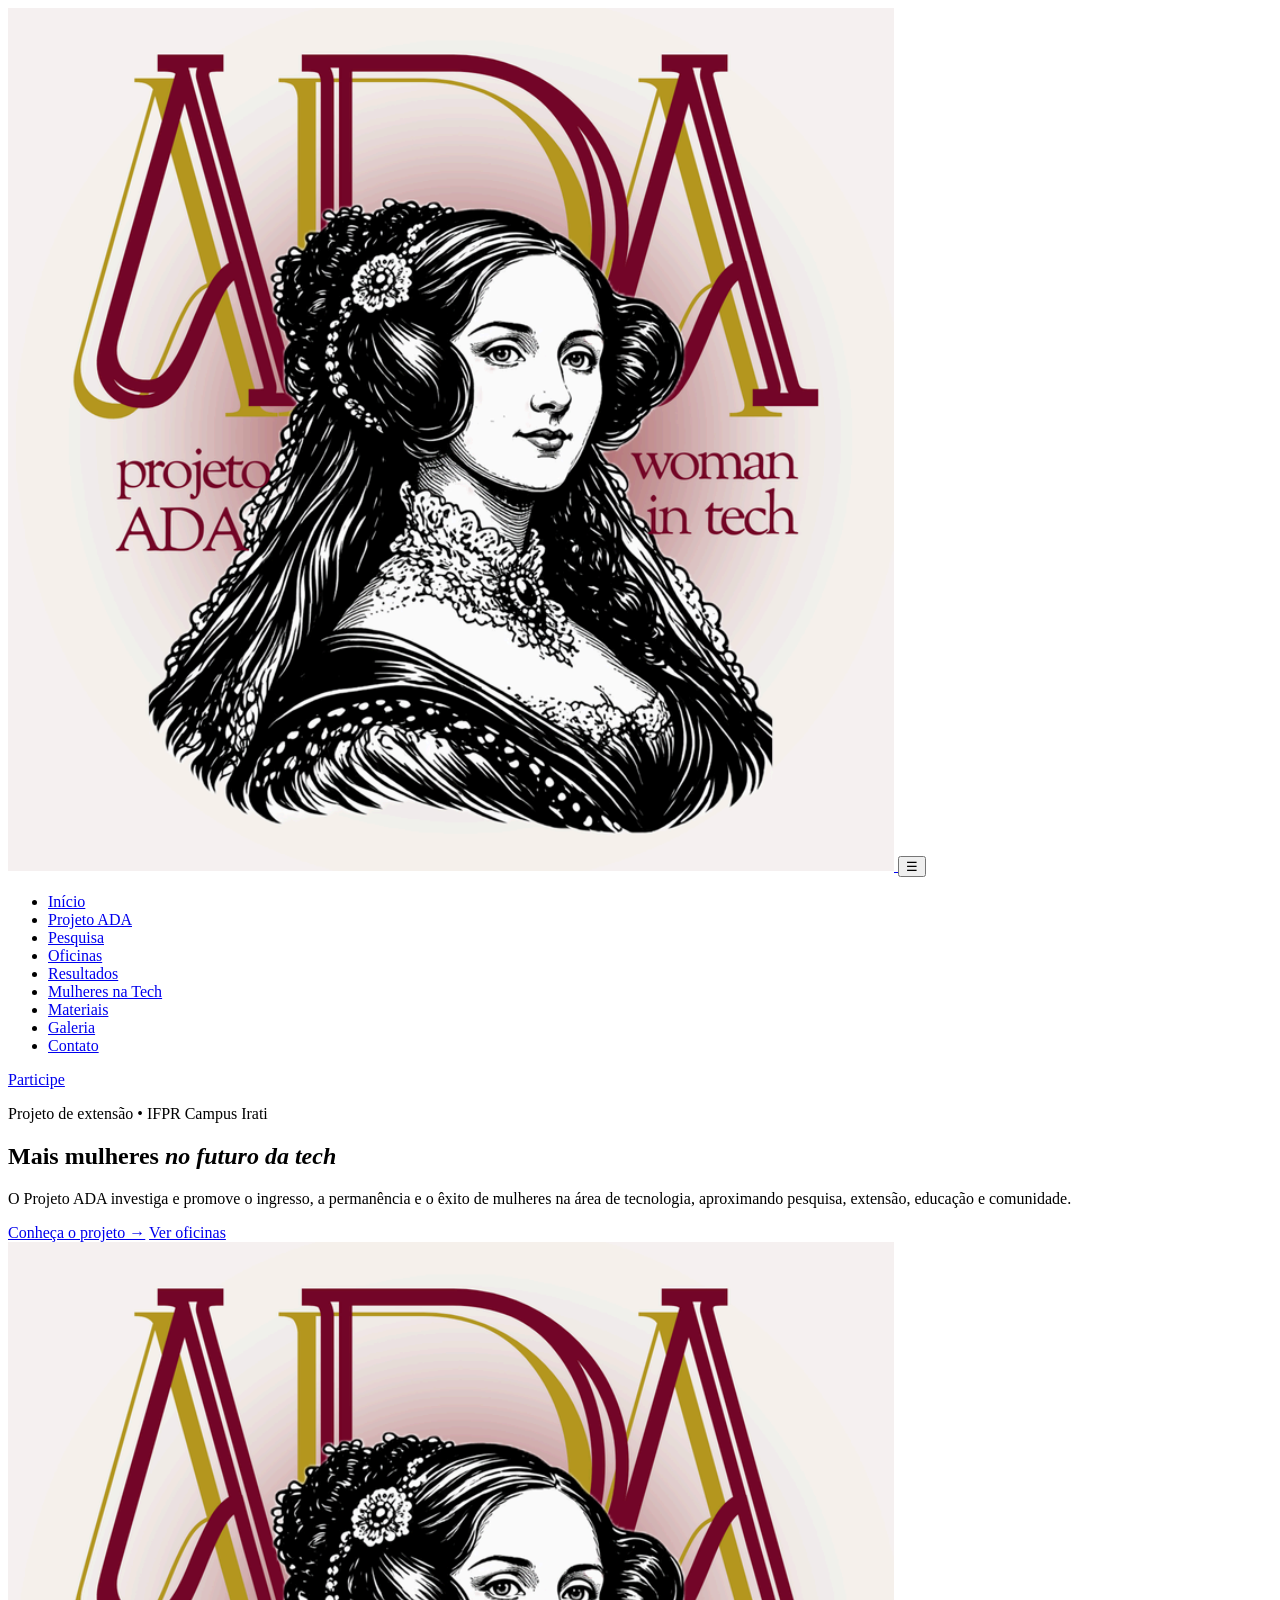
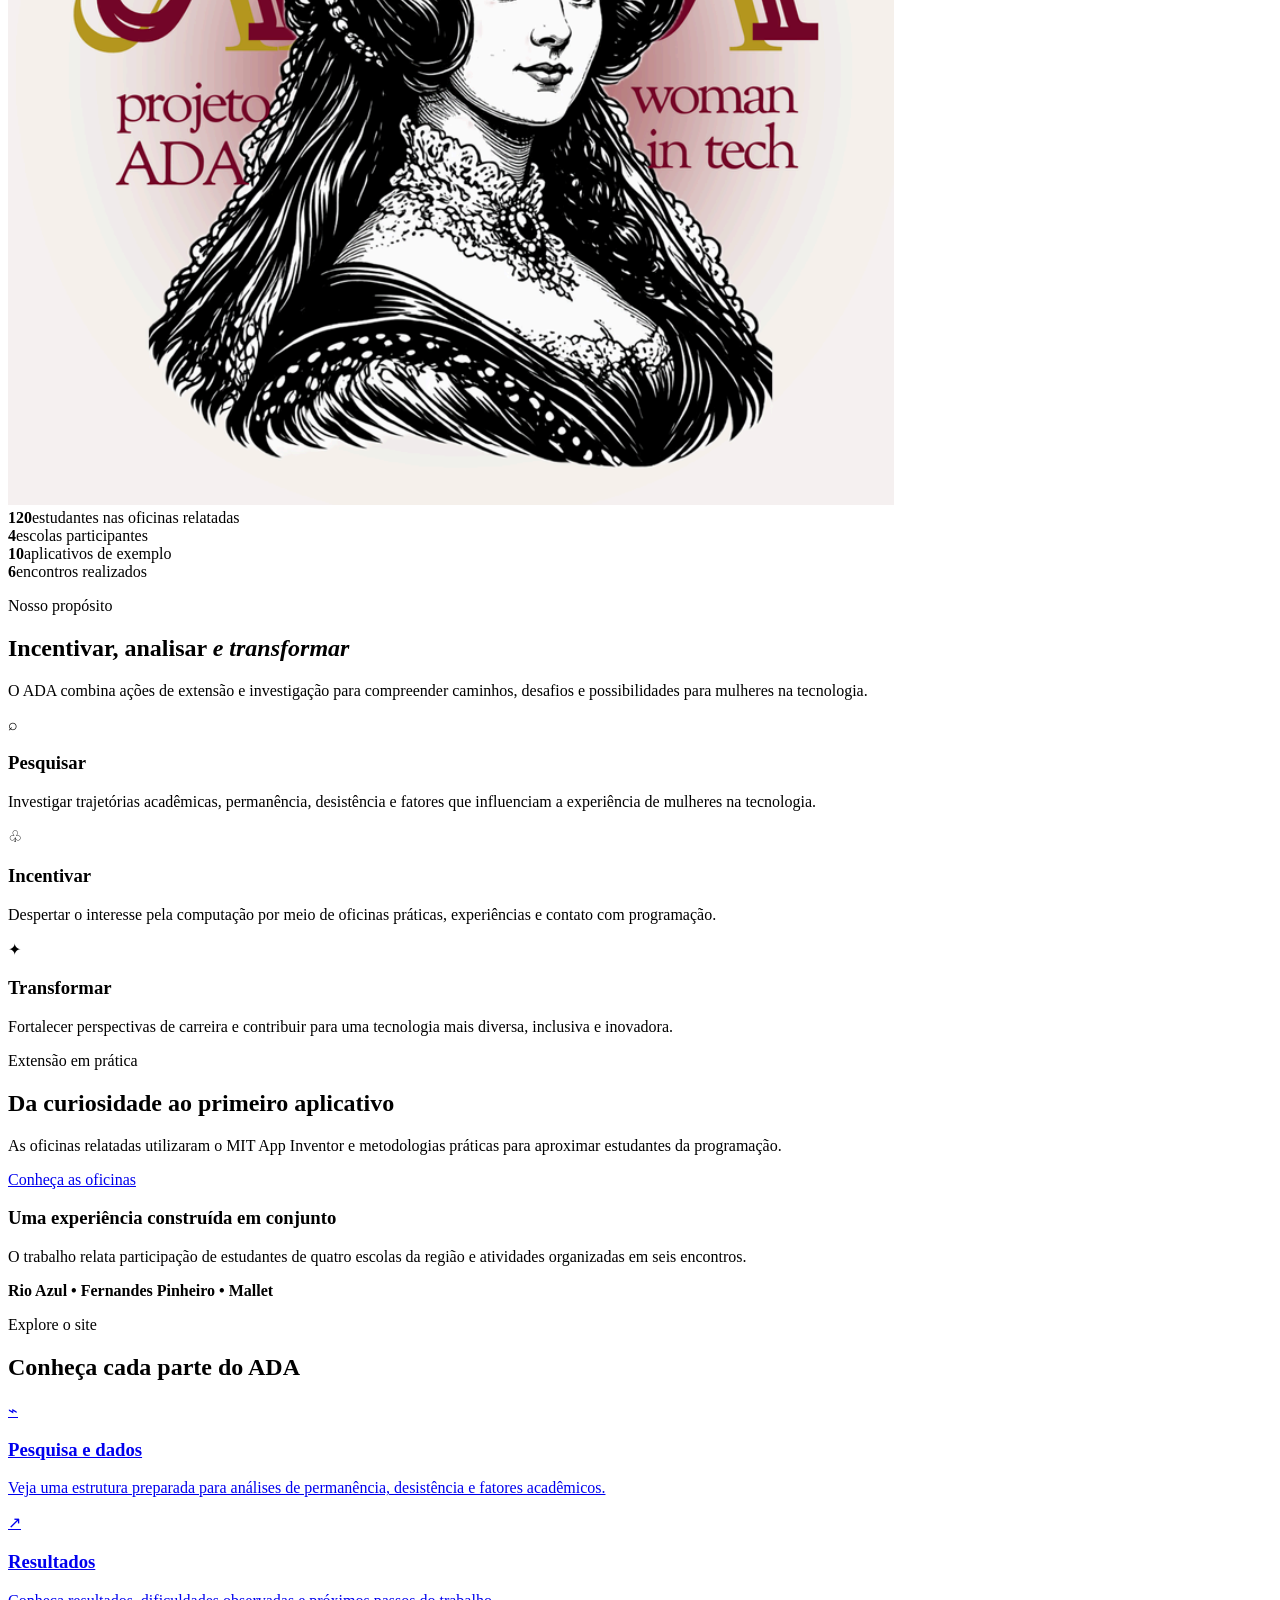
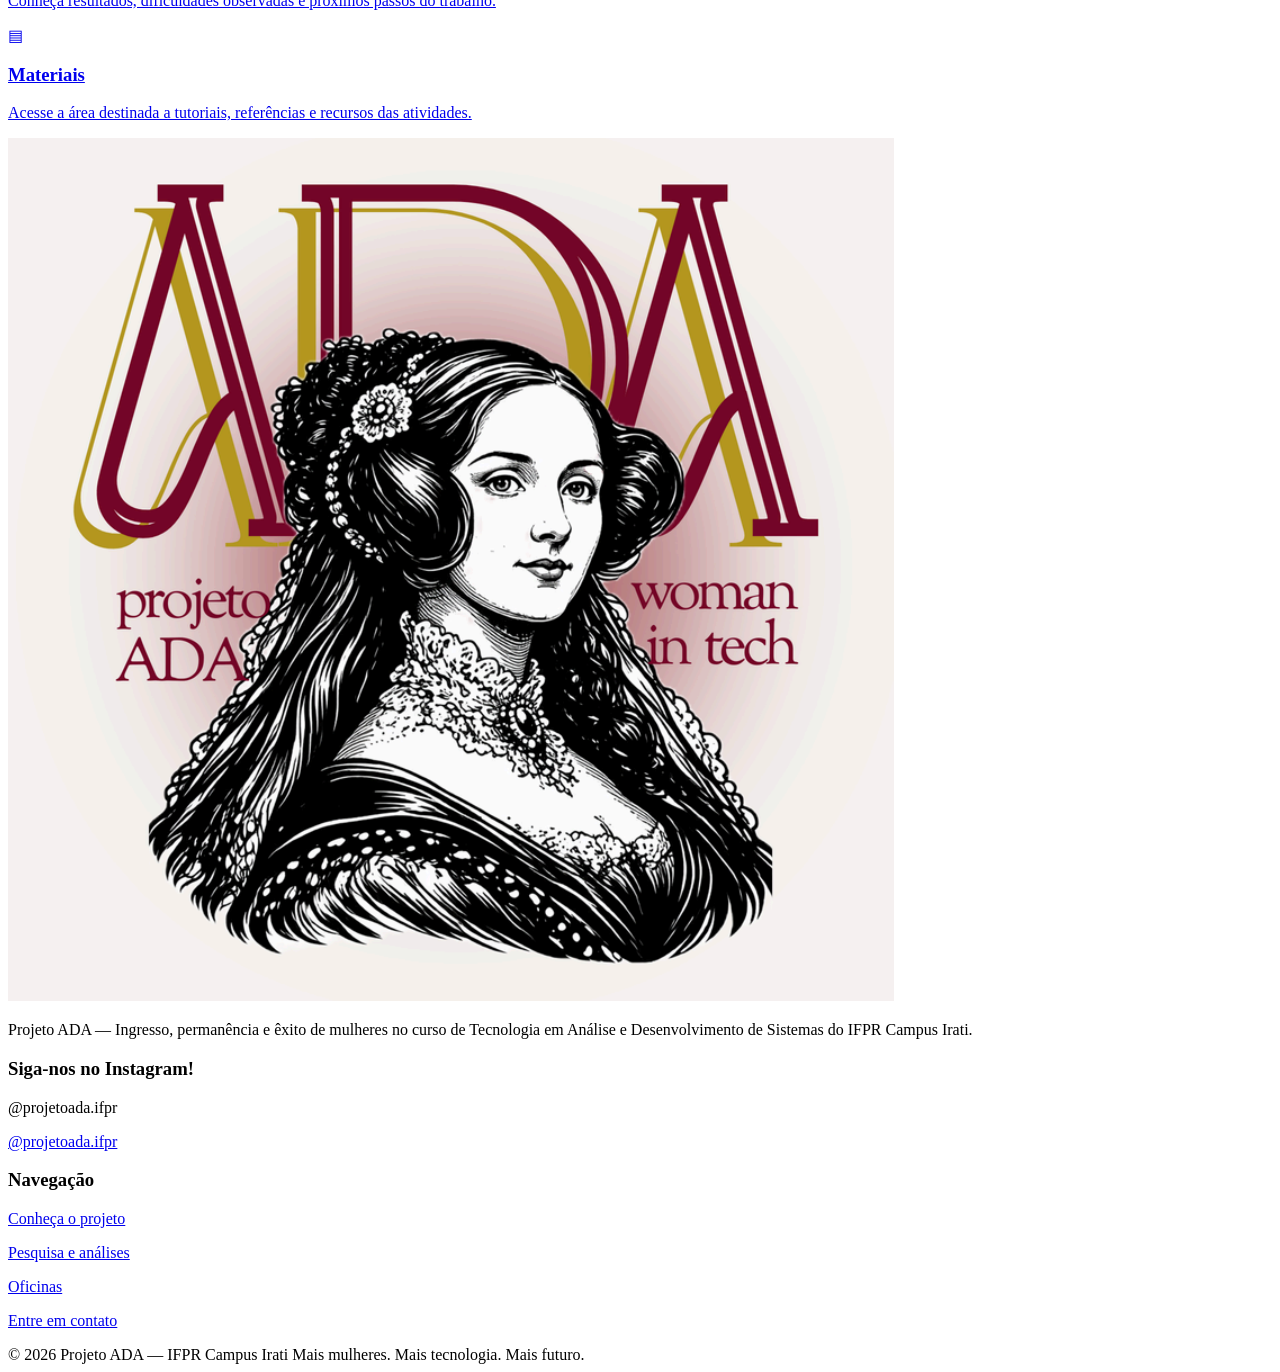
==== index.html @ b9b5f63b "Add files via upload" ====
<!DOCTYPE html>
<html lang="pt-BR">
<head>
<meta charset="UTF-8">
<meta name="viewport" content="width=device-width, initial-scale=1.0">
<meta name="description" content="Projeto ADA — mulheres na tecnologia, IFPR Campus Irati.">
<title>Mais mulheres no futuro da tech | Projeto ADA</title>
<link rel="stylesheet" href="css/style.css">
</head>

<body>
<div class="topline"></div>
<header class="header">
  <div class="container navbar">
    <a class="brand" href="index.html" aria-label="ADA - início">
      <img src="img/ada.webp" alt="Logo do Projeto ADA">
    </a>
    <button class="menu-btn" aria-label="Abrir menu">☰</button>
    <nav>
      <ul class="nav-links">
        <li><a class="active" href="index.html">Início</a></li>
        <li><a class="" href="projeto.html">Projeto ADA</a></li>
        <li><a class="" href="pesquisa.html">Pesquisa</a></li>
        <li><a class="" href="oficinas.html">Oficinas</a></li>
        <li><a class="" href="resultados.html">Resultados</a></li>
        <li><a class="" href="mulheres.html">Mulheres na Tech</a></li>
        <li><a class="" href="materiais.html">Materiais</a></li>
        <li><a class="" href="galeria.html">Galeria</a></li>
        <li><a class="" href="contato.html">Contato</a></li>
      </ul>
    </nav>
    <a class="btn small" href="contato.html">Participe</a>
  </div>
</header>

<main>
  <section class="hero">
  <div class="container hero-grid">
    <div class="reveal">
      <p class="eyebrow">Projeto de extensão • IFPR Campus Irati</p>
      <h1>Mais mulheres <em>no futuro da tech</em></h1>
      <p class="lead">O Projeto ADA investiga e promove o ingresso, a permanência e o êxito de mulheres na área de tecnologia, aproximando pesquisa, extensão, educação e comunidade.</p>
        <div class="hero-actions">
          <a class="btn" href="projeto.html">Conheça o projeto →</a>
          <a class="btn outline" href="oficinas.html">Ver oficinas</a>
        </div>
    </div>
    <div class="hero-art reveal"><img src="img/ada.webp" alt="Identidade visual do Projeto ADA"></div>
    </div>
  </section>
<section class="stats">
  <div class="container stats-grid">
    <div class="stat"><strong class="counter" data-target="120">0</strong><span>estudantes nas oficinas relatadas</span></div>
      <div class="stat"><strong class="counter" data-target="4">0</strong><span>escolas participantes</span></div>
        <div class="stat"><strong class="counter" data-target="10">0</strong><span>aplicativos de exemplo</span></div>
        <div class="stat"><strong class="counter" data-target="6">0</strong><span>encontros realizados</span></div>
  </div>
</section>
<section class="section">
  <div class="container">
    <div class="section-head reveal">
      <p class="eyebrow">Nosso propósito</p>
      <h2>Incentivar, analisar <em>e transformar</em></h2>
      <p>O ADA combina ações de extensão e investigação para compreender caminhos, desafios e possibilidades para mulheres na tecnologia.</p>
    </div>
      <div class="cards">
      <article class="card reveal">
        <div class="icon">⌕</div>
        <h3>Pesquisar</h3>
        <p>Investigar trajetórias acadêmicas, permanência, desistência e fatores que influenciam a experiência de mulheres na tecnologia.</p>
      </article>
      <article class="card reveal">
        <div class="icon">♧</div>
        <h3>Incentivar</h3>
        <p>Despertar o interesse pela computação por meio de oficinas práticas, experiências e contato com programação.</p>
      </article>
      <article class="card reveal">
        <div class="icon">✦</div>
        <h3>Transformar</h3>
        <p>Fortalecer perspectivas de carreira e contribuir para uma tecnologia mais diversa, inclusiva e inovadora.</p>
      </article>
      </div>
  </div>
</section>
<section class="section alt">
  <div class="container two-col">
    <div class="reveal">
      <p class="eyebrow">Extensão em prática</p>
      <h2>Da curiosidade ao primeiro aplicativo</h2>
      <p class="lead">As oficinas relatadas utilizaram o MIT App Inventor e metodologias práticas para aproximar estudantes da programação.</p>
      <a class="btn" href="oficinas.html">Conheça as oficinas</a>
    </div>
    <div class="card reveal">
      <h3>Uma experiência construída em conjunto</h3>
      <p>O trabalho relata participação de estudantes de quatro escolas da região e atividades organizadas em seis encontros.</p>
      <div class="ornament">
      </div>
      <p><strong>Rio Azul • Fernandes Pinheiro • Mallet</strong></p>
    </div>
  </div>
</section>
<section class="section">
  <div class="container section-head reveal">
    <p class="eyebrow">Explore o site</p><h2>Conheça cada parte do ADA</h2>
  </div>
    <div class="cards">
      <a class="card reveal" href="pesquisa.html">
        <div class="icon">⌁</div><h3>Pesquisa e dados</h3>
        <p>Veja uma estrutura preparada para análises de permanência, desistência e fatores acadêmicos.</p>
      </a>
      <a class="card reveal" href="resultados.html">
        <div class="icon">↗</div><h3>Resultados</h3>
        <p>Conheça resultados, dificuldades observadas e próximos passos do trabalho.</p>
      </a>
      <a class="card reveal" href="materiais.html">
        <div class="icon">▤</div><h3>Materiais</h3>
        <p>Acesse a área destinada a tutoriais, referências e recursos das atividades.</p>
      </a>
    </div>
  </div>
</section>
</main>

<footer class="footer">
  <div class="container footer-grid">
    <div>
      <img class="footer-logo" src="img/ada.webp" alt="Projeto ADA">
      <p>Projeto ADA — Ingresso, permanência e êxito de mulheres no curso de Tecnologia em Análise e Desenvolvimento de Sistemas do IFPR Campus Irati.</p>
    </div>
    <div>
      <h3>Siga-nos no Instagram!</h3>
      <p>@projetoada.ifpr</p>
      <a class="insta-btn" href="https://www.instagram.com/projetoada.ifpr/?hl=en" target="_blank" rel="noopener noreferrer" aria-label="Abrir Instagram do Projeto ADA">
        <span class="insta-icon"></span> @projetoada.ifpr
      </a>
    </div>
    <div>
      <h3>Navegação</h3>
      <p><a href="projeto.html">Conheça o projeto</a></p>
      <p><a href="pesquisa.html">Pesquisa e análises</a></p>
      <p><a href="oficinas.html">Oficinas</a></p>
      <p><a href="contato.html">Entre em contato</a></p>
    </div>
  </div>
  <div class="container footer-bottom">
    <span>© 2026 Projeto ADA — IFPR Campus Irati</span>
    <span>Mais mulheres. Mais tecnologia. Mais futuro.</span>
  </div>
</footer>
<div class="toast" aria-live="polite"></div>
<script src="js/script.js"></script>
</body>
</html>
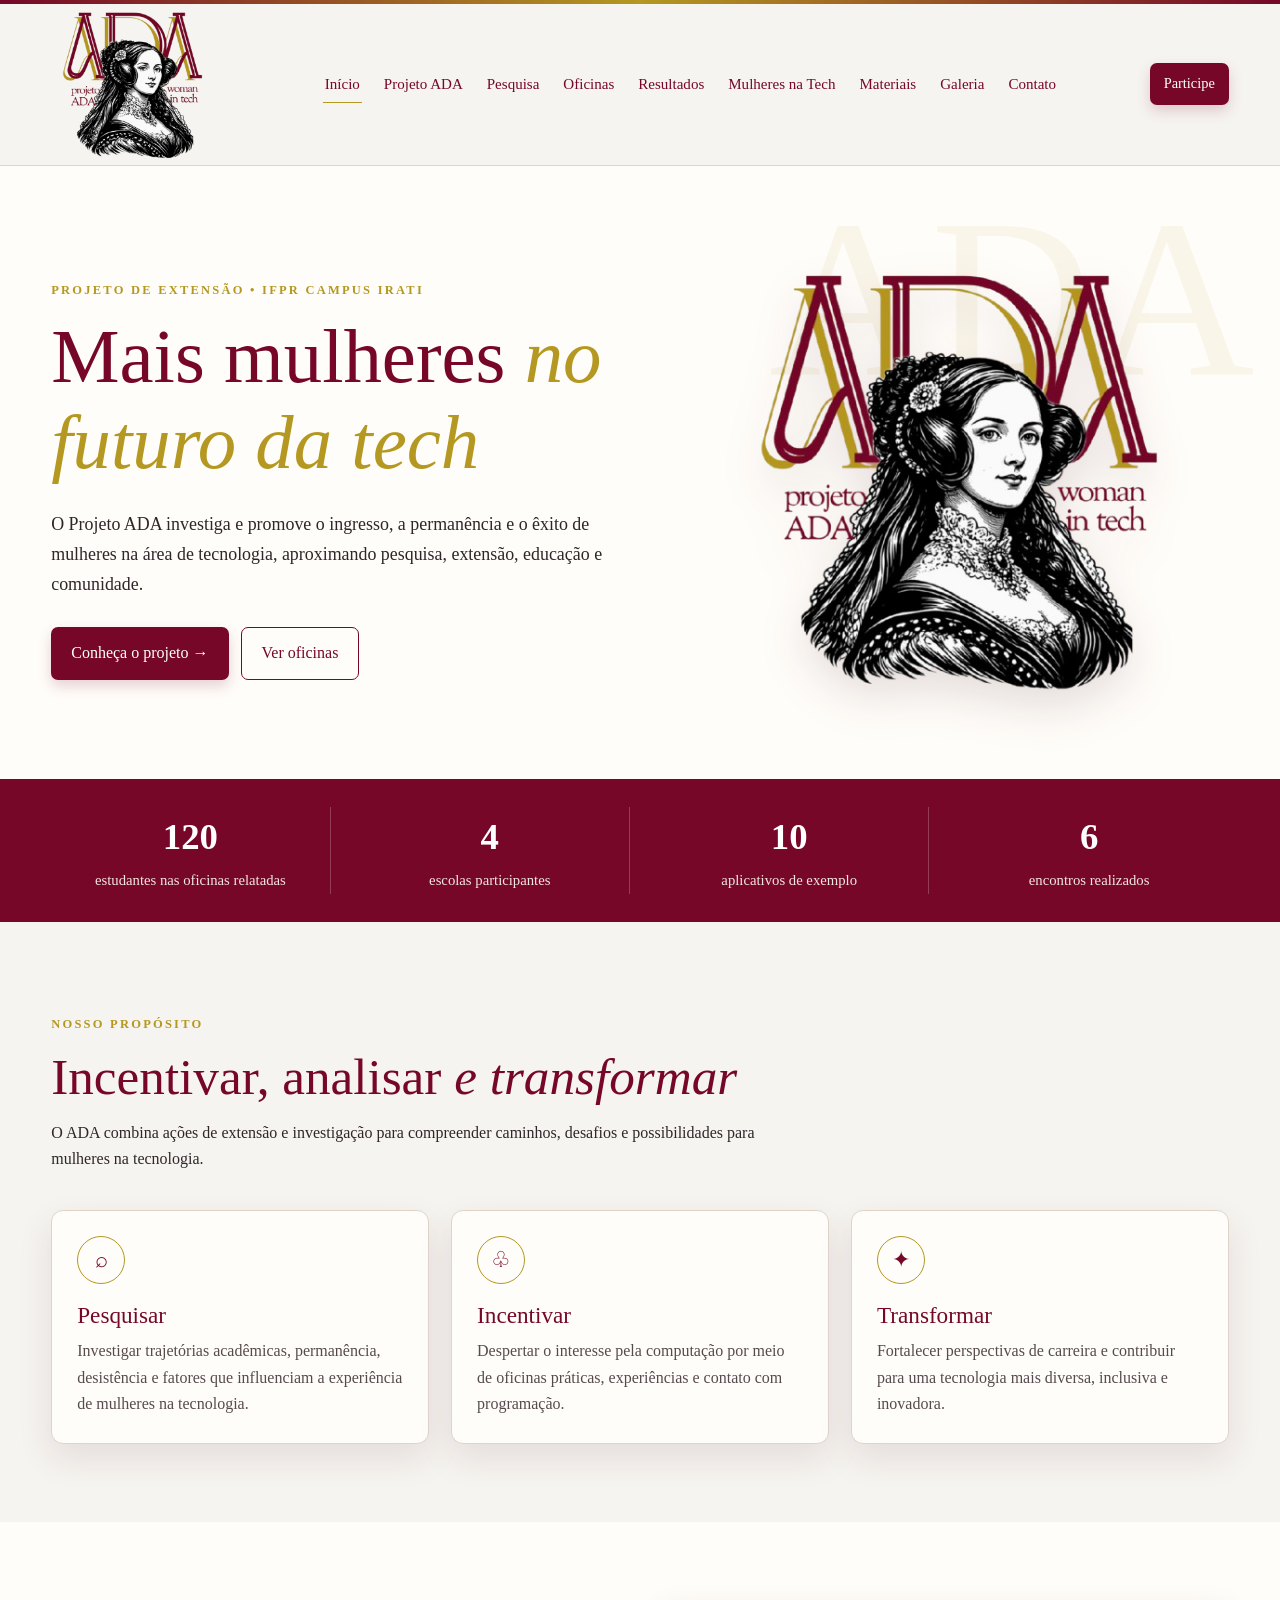
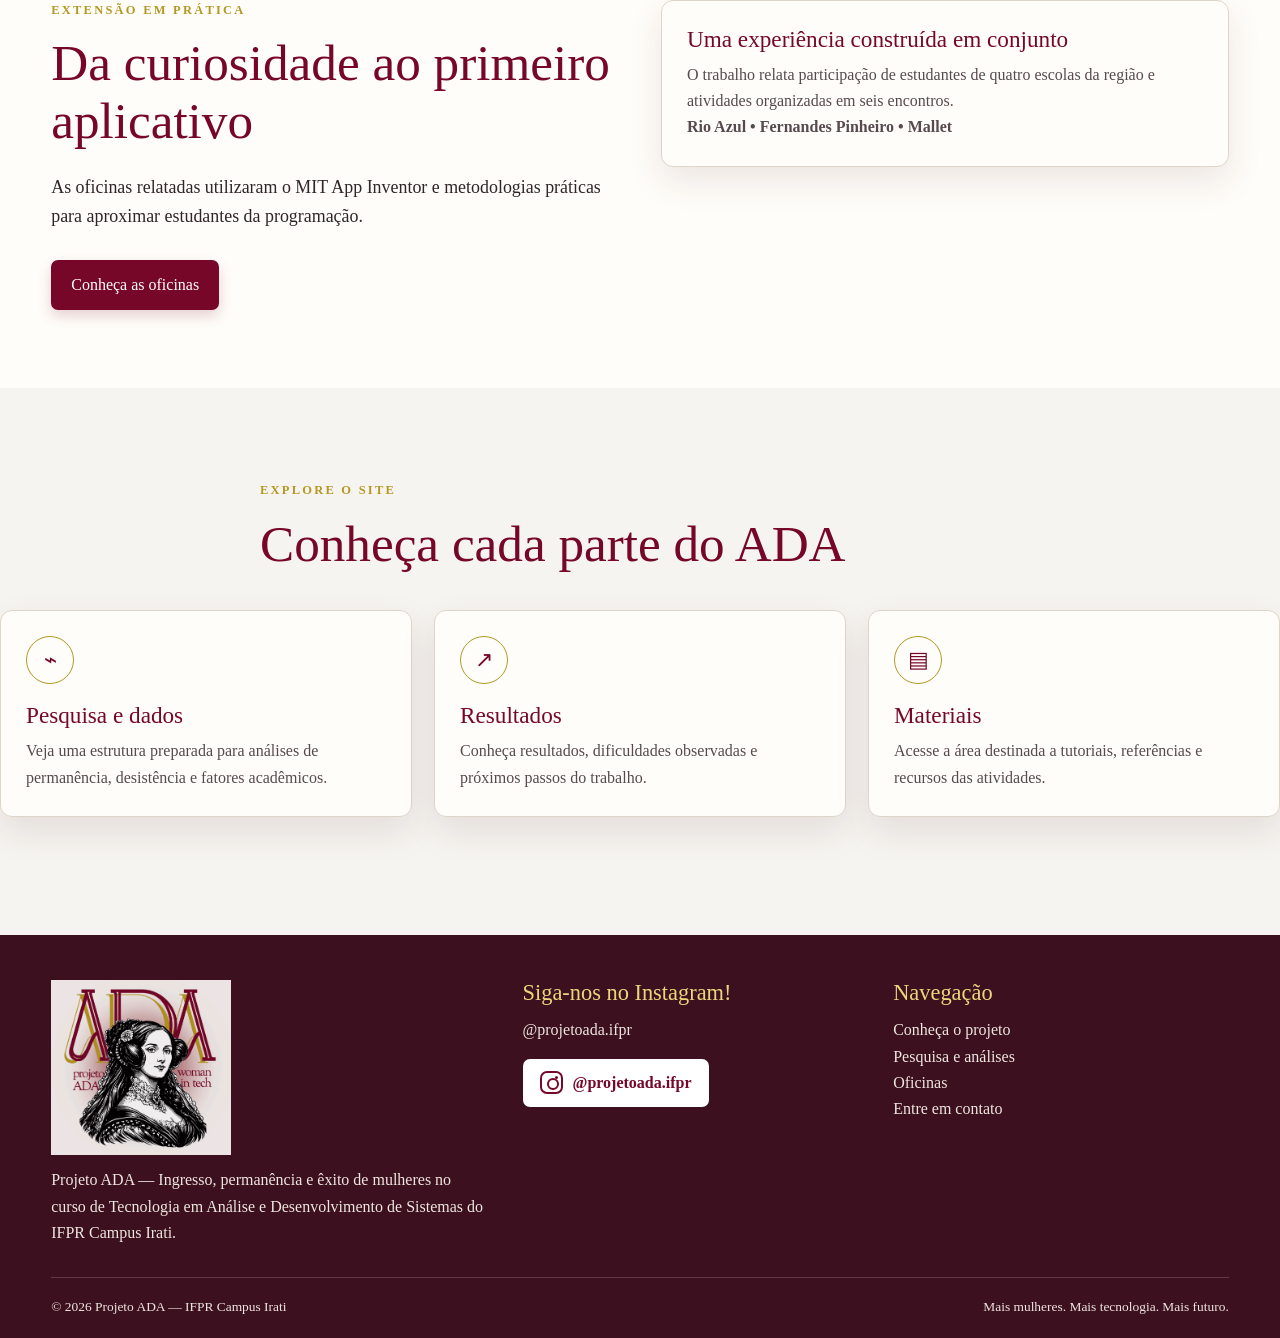
==== commit 742db947: "Add files via upload" ====
--- a/index.html
+++ b/index.html
@@ -6,6 +6,7 @@
 <meta name="description" content="Projeto ADA — mulheres na tecnologia, IFPR Campus Irati.">
 <title>Mais mulheres no futuro da tech | Projeto ADA</title>
 <link rel="stylesheet" href="css/style.css">
+<link rel="shortcut icon" type="imagex/png" href="img/ada.ico">
 </head>
 
 <body>
@@ -13,7 +14,7 @@
 <header class="header">
   <div class="container navbar">
     <a class="brand" href="index.html" aria-label="ADA - início">
-      <img src="img/ada.webp" alt="Logo do Projeto ADA">
+      <img src="img/ada-semfundo.png" alt="Logo do Projeto ADA">
     </a>
     <button class="menu-btn" aria-label="Abrir menu">☰</button>
     <nav>
@@ -45,7 +46,7 @@
           <a class="btn outline" href="oficinas.html">Ver oficinas</a>
         </div>
     </div>
-    <div class="hero-art reveal"><img src="img/ada.webp" alt="Identidade visual do Projeto ADA"></div>
+    <div class="hero-art reveal"><img src="img/ada-semfundo.png" alt="Identidade visual do Projeto ADA"></div>
     </div>
   </section>
 <section class="stats">
--- a/css/style.css
+++ b/css/style.css
@@ -0,0 +1,1196 @@
+
+/* =========================================================
+   01. VARIÁVEIS / IDENTIDADE VISUAL
+   ========================================================= */
+
+:root {
+    --vinho: #760728;
+    --vinho-escuro: #4f041b;
+    --dourado: #b49821;
+    --creme: #f6f4f0;
+    --creme-claro: #fffdf9;
+    --creme-secundario: #eeeae2;
+    --texto: #30262a;
+    --texto-secundario: #574a4f;
+    --borda: #ded5c8;
+    --branco: #ffffff;
+    --fonte-titulo: "Simple Serenity", "Cormorant Garamond", "Times New Roman", serif;
+    --fonte-decorativa: "Lucien Schoenschrift Caj", "Baskerville", "Times New Roman", serif;
+    --fonte-texto: "Sorts Mill Goudy", "Times New Roman", serif;
+}
+
+/* =========================================================
+   02. CONFIGURAÇÕES GERAIS
+   ========================================================= */
+
+*{
+    box-sizing: border-box;
+    margin: 0;
+    padding: 0;
+}
+
+html{
+    scroll-behavior: smooth;
+}
+
+body{
+    width: 100%;
+    min-height: 100vh;
+    background-color: var(--creme);
+    color: var(--texto);
+    font-family: var(--fonte-texto);
+    font-size: 16px;
+    line-height: 1.65;
+}
+
+a{
+    color: inherit;
+    text-decoration: none;
+}
+
+img{
+    max-width: 100%;
+    height: auto;
+    display: block;
+}
+
+button, input, textarea, select{
+    font-family: inherit;
+    font-size: inherit;
+}
+
+button{
+    cursor: pointer;
+}
+
+/* =========================================================
+   03. CONTAINER PRINCIPAL
+   ========================================================= */
+
+.container{
+    width: 92%;
+    max-width: 1180px;
+    margin-left: auto;
+    margin-right: auto;
+}
+
+/* =========================================================
+   04. LINHA DECORATIVA SUPERIOR
+   ========================================================= */
+
+.topline{
+    width: 100%;
+    height: 4px;
+    background: linear-gradient(90deg, var(--vinho), var(--dourado), var(--vinho));
+}
+
+/* =========================================================
+   05. CABEÇALHO
+   ========================================================= */
+
+.header{
+    position: sticky;
+    top: 0;
+    z-index: 50;
+    width: 100%;
+    background-color: rgba(246, 244, 240, 0.96);
+    border-bottom-width: 1px;
+    border-bottom-style: solid;
+    border-bottom-color: var(--borda);
+    backdrop-filter: blur(12px);
+}
+
+.navbar{
+    min-height: 82px;
+    display: flex;
+    align-items: center;
+    justify-content: space-between;
+    gap: 25px;
+}
+
+.brand{
+    min-width: 180px;
+    display: flex;
+    align-items: center;
+    gap: 10px;
+}
+
+.brand img{
+    width: 165px;
+    height: auto;
+}
+
+/* =========================================================
+   06. MENU DE NAVEGAÇÃO
+   ========================================================= */
+
+.nav-links{
+    display: flex;
+    align-items: center;
+    gap: 20px;
+    list-style: none;
+    font-size: 0.94rem;
+}
+
+.nav-links a{
+    position: relative;
+    display: block;
+    padding-top: 10px;
+    padding-right: 2px;
+    padding-bottom: 10px;
+    padding-left: 2px;
+    color: var(--vinho);
+}
+
+.nav-links a::after{
+    content: "";
+    position: absolute;
+    left: 0;
+    bottom: 4px;
+    width: 0;
+    height: 1px;
+    background-color: var(--dourado);
+    transition: width 0.25s ease;
+}
+
+.nav-links a:hover::after{
+    width: 100%;
+}
+
+.nav-links a.active::after{
+    width: 100%;
+}
+
+/* =========================================================
+   07. BOTÃO DO MENU MOBILE
+   ========================================================= */
+
+.menu-btn{
+    display: none;
+    border: none;
+    background-color: transparent;
+    color: var(--vinho);
+    font-size: 1.7rem;
+}
+
+/* =========================================================
+   08. BOTÕES GERAIS
+   ========================================================= */
+
+.btn{
+    display: inline-flex;
+    align-items: center;
+    justify-content: center;
+    gap: 8px;
+    padding-top: 12px;
+    padding-right: 20px;
+    padding-bottom: 12px;
+    padding-left: 20px;
+    border-width: 0;
+    border-style: solid;
+    border-radius: 7px;
+    background-color: var(--vinho);
+    color: var(--branco);
+    box-shadow: 0 6px 14px rgba(118, 7, 40, 0.18);
+    transition:transform 0.25s ease, background-color 0.25s ease;
+}
+
+.btn:hover{
+    transform: translateY(-2px);
+    background-color: var(--vinho-escuro);
+}
+
+.btn.gold{
+    background-color: var(--dourado);
+    color: #241c08;
+}
+
+.btn.outline{
+    background-color: transparent;
+    color: var(--vinho);
+    border-width: 1px;
+    border-style: solid;
+    border-color: var(--vinho);
+    box-shadow: none;
+}
+
+.btn.small{
+    padding-top: 9px;
+    padding-right: 14px;
+    padding-bottom: 9px;
+    padding-left: 14px;
+    font-size: 0.9rem;
+}
+
+/* =========================================================
+   09. TÍTULOS
+   ========================================================= */
+
+h1, h2, h3{
+    font-family: var(--fonte-titulo);
+    font-weight: 500;
+    color: var(--vinho);
+    line-height: 1.12;
+}
+
+h1{
+    font-size: clamp(3rem, 6vw, 5.4rem);
+}
+
+h2{
+    font-size: clamp(2rem, 4vw, 3.4rem);
+}
+
+h3{
+    font-size: 1.7rem;
+}
+
+.hero h1 em{
+    font-family: var(--fonte-decorativa);
+    font-weight: 400;
+    color: var(--dourado);
+}
+
+/* =========================================================
+   10. TEXTO AUXILIAR / EYEBROW
+   ========================================================= */
+
+.eyebrow{
+    margin-bottom: 14px;
+    color: var(--dourado);
+    font-size: 0.78rem;
+    font-weight: bold;
+    letter-spacing: 0.18em;
+    text-transform: uppercase;
+}
+
+.lead{
+    max-width: 650px;
+    margin-top: 24px;
+    margin-bottom: 28px;
+    font-size: 1.12rem;
+}
+
+/* =========================================================
+   11. HERO DA PÁGINA INICIAL
+   ========================================================= */
+
+.hero{
+    position: relative;
+    overflow: hidden;
+    padding-top: 85px;
+    padding-bottom: 70px;
+    background-color: var(--creme-claro);
+}
+
+.hero::before{
+    content: "ADA";
+    position: absolute;
+    top: 20px;
+    right: 2%;
+    color: rgba(180, 152, 33, 0.08);
+    font-family: Georgia, serif;
+    font-size: 14rem;
+    line-height: 1;
+    pointer-events: none;
+}
+
+.hero-grid{
+    display: grid;
+    grid-template-columns: 1.05fr 0.95fr;
+    align-items: center;
+    gap: 55px;
+}
+
+.hero-actions{
+    display: flex;
+    flex-wrap: wrap;
+    gap: 12px;
+}
+
+.hero-art{
+    position: relative;
+    display: flex;
+    align-items: center;
+    justify-content: center;
+}
+
+.hero-art img{
+    width: min(470px, 100%);
+    filter: drop-shadow(0 20px 22px rgba(64, 17, 30, 0.13));
+}
+
+/* =========================================================
+   12. FAIXA DE ESTATÍSTICAS
+   ========================================================= */
+
+.stats{
+    padding-top: 28px;
+    padding-bottom: 28px;
+    background-color: var(--vinho);
+    color: var(--branco);
+}
+
+.stats-grid{
+    display: grid;
+    grid-template-columns: repeat(4, 1fr);
+    gap: 20px;
+}
+
+.stat{
+    text-align: center;
+    border-right-width: 1px;
+    border-right-style: solid;
+    border-right-color: rgba(255, 255, 255, 0.22);
+}
+
+.stat:last-child{
+    border-right: none;
+}
+
+.stat strong{
+    display: block;
+    color: var(--branco);
+    font-family: var(--fonte-titulo);
+    font-size: 2.3rem;
+}
+
+.stat span{
+    color: #f2e7df;
+    font-size: 0.92rem;
+}
+
+/* =========================================================
+   13. SEÇÕES
+   ========================================================= */
+
+.section{
+    padding-top: 78px;
+    padding-bottom: 78px;
+}
+
+.section.alt{
+    background-color: var(--creme-claro);
+}
+
+.section-head{
+    max-width: 760px;
+    margin-bottom: 38px;
+}
+
+.section-head p{
+    margin-top: 14px;
+}
+
+/* =========================================================
+   14. CARDS
+   ========================================================= */
+
+.cards{
+    display: grid;
+    grid-template-columns: repeat(3, 1fr);
+    gap: 22px;
+}
+
+.card{
+    padding-top: 25px;
+    padding-right: 25px;
+    padding-bottom: 25px;
+    padding-left: 25px;
+    background-color: var(--creme-claro);
+    border-width: 1px;
+    border-style: solid;
+    border-color: var(--borda);
+    border-radius: 12px;
+    box-shadow: 0 14px 35px rgba(71, 20, 31, 0.10);
+}
+
+.card.alt{
+    background-color: var(--creme);
+}
+
+.card h3{
+    margin-bottom: 10px;
+    font-size: 1.45rem;
+}
+
+.card p{
+    color: var(--texto-secundario);
+}
+
+/* =========================================================
+   15. ÍCONES DOS CARDS
+   ========================================================= */
+
+.icon{
+    width: 48px;
+    height: 48px;
+    display: grid;
+    place-items: center;
+    margin-bottom: 18px;
+    border-width: 1px;
+    border-style: solid;
+    border-color: var(--dourado);
+    border-radius: 50%;
+    color: var(--vinho);
+    font-size: 1.35rem;
+}
+
+/* =========================================================
+   16. TÍTULO DAS PÁGINAS INTERNAS
+   ========================================================= */
+
+.page-hero{
+    position: relative;
+    overflow: hidden;
+    padding-top: 60px;
+    padding-bottom: 60px;
+    background-color: var(--vinho);
+    color: var(--branco);
+}
+
+.page-hero::before{
+    content: "ADA";
+    position: absolute;
+    top: 20px;
+    right: 2%;
+    color: rgba(255, 255, 255, 0.08);
+    font-family: Georgia, serif;
+    font-size: 14rem;
+    line-height: 1;
+    pointer-events: none;
+}
+
+.page-hero h1{
+    color: var(--branco);
+    font-size: clamp(2.7rem, 5vw, 4.5rem);
+}
+
+.page-hero .eyebrow {
+    color: #ead77c;
+}
+
+.page-hero p{
+    max-width: 760px;
+    margin-top: 15px;
+    color: #f7e9ed;
+}
+
+/* =========================================================
+   17. LAYOUT DE DUAS COLUNAS
+   ========================================================= */
+
+.two-col{
+    display: grid;
+    grid-template-columns: 1fr 1fr;
+    align-items: start;
+    gap: 42px;
+}
+
+/* =========================================================
+   18. LISTAS DE INFORMAÇÕES
+   ========================================================= */
+
+.info-list{
+    display: grid;
+    gap: 14px;
+    margin-top: 20px;
+}
+
+.info-item{
+    display: flex;
+    align-items: flex-start;
+    gap: 15px;
+}
+
+.info-item .icon{
+    flex-shrink: 0;
+    width: 38px;
+    height: 38px;
+    margin-bottom: 0;
+    font-size: 1rem;
+}
+
+/* =========================================================
+   19. LINHA DO TEMPO
+   ========================================================= */
+
+.timeline{
+    position: relative;
+    display: grid;
+    gap: 22px;
+    margin-top: 28px;
+}
+
+.timeline::before{
+    content: "";
+    position: absolute;
+    top: 8px;
+    bottom: 8px;
+    left: 18px;
+    width: 2px;
+    background-color: var(--dourado);
+}
+
+.timeline-item{
+    position: relative;
+    display: grid;
+    grid-template-columns: 38px 1fr;
+    gap: 18px;
+}
+
+.timeline-dot{
+    z-index: 1;
+    width: 38px;
+    height: 38px;
+    border-width: 3px;
+    border-style: solid;
+    border-color: var(--creme);
+    border-radius: 50%;
+    outline-width: 1px;
+    outline-style: solid;
+    outline-color: var(--dourado);
+    background-color: var(--vinho);
+}
+
+.timeline-content{
+    padding: 20px;
+    background-color: var(--creme-claro);
+    border-width: 1px;
+    border-style: solid;
+    border-color: var(--borda);
+    border-radius: 10px;
+}
+
+/* =========================================================
+   20. ABAS
+   ========================================================= */
+
+.tabs{
+    display: flex;
+    flex-wrap: wrap;
+    gap: 8px;
+    margin-bottom: 28px;
+}
+
+.tab-btn{
+    padding-top: 11px;
+    padding-right: 18px;
+    padding-bottom: 11px;
+    padding-left: 18px;
+    border-width: 1px;
+    border-style: solid;
+    border-color: var(--borda);
+    border-radius: 6px;
+    background-color: var(--creme-claro);
+    color: var(--vinho);
+}
+
+.tab-btn.active{
+    background-color: var(--vinho);
+    color: var(--branco);
+}
+
+.tab-panel{
+    display: none;
+}
+
+.tab-panel.active{
+    display: block;
+}
+
+/* =========================================================
+   21. GRÁFICOS
+   ========================================================= */
+
+.chart-card{
+    padding: 28px;
+    background-color: var(--creme-claro);
+    border-width: 1px;
+    border-style: solid;
+    border-color: var(--borda);
+    border-radius: 12px;
+}
+
+.bar-chart{
+    display: grid;
+    gap: 15px;
+    margin-top: 20px;
+}
+
+.bar-row{
+    display: grid;
+    grid-template-columns: 90px 1fr 55px;
+    align-items: center;
+    gap: 12px;
+}
+
+.bar-track{
+    height: 18px;
+    overflow: hidden;
+    background-color: #e8e1d8;
+    border-radius: 30px;
+}
+
+.bar-fill{
+    height: 100%;
+    background-color: var(--vinho);
+    border-radius: 30px;
+    transition: width 0.9s ease;
+}
+
+.bar-fill.gold{
+    background-color: var(--dourado);
+}
+
+/* =========================================================
+   22. AVISO / NOTA
+   ========================================================= */
+
+.note{
+    margin-top: 22px;
+    padding-top: 15px;
+    padding-right: 18px;
+    padding-bottom: 15px;
+    padding-left: 18px;
+    border-left-width: 4px;
+    border-left-style: solid;
+    border-left-color: var(--dourado);
+    background-color: #fbf7ed;
+}
+
+/* =========================================================
+   23. TABELAS
+   ========================================================= */
+
+.table-wrap{
+    overflow-x: auto;
+    background-color: var(--creme-claro);
+    border-width: 1px;
+    border-style: solid;
+    border-color: var(--borda);
+    border-radius: 10px;
+}
+
+table{
+    width: 100%;
+    border-collapse: collapse;
+    min-width: 650px;
+}
+
+th,td{
+    padding-top: 14px;
+    padding-right: 14px;
+    padding-bottom: 14px;
+    padding-left: 14px;
+    text-align: left;
+    border-bottom-width: 1px;
+    border-bottom-style: solid;
+    border-bottom-color: var(--borda);
+}
+
+th{
+    background-color: #f4efe6;
+    color: var(--vinho);
+}
+
+/* =========================================================
+   24. GALERIA
+   ========================================================= */
+
+.gallery{
+    display: grid;
+    grid-template-columns: repeat(3, 1fr);
+    gap: 15px;
+}
+
+.gallery-item{
+    position: relative;
+    overflow: hidden;
+    min-height: 180px;
+    background-color: var(--creme-claro);
+    border-width: 1px;
+    border-style: solid;
+    border-color: var(--borda);
+    border-radius: 10px;
+    cursor: pointer;
+}
+
+.fake-photo{
+    height: 220px;
+    display: grid;
+    place-items: center;
+    padding: 20px;
+    background: linear-gradient(135deg, #e9e1d5,#fffdf9);
+    color: var(--vinho);
+    font-family: var(--fonte-titulo);
+    font-size: 1.35rem;
+    text-align: center;
+    transition: transform 0.3s ease;
+}
+
+.gallery-item:hover .fake-photo{
+    transform: scale(1.03);
+}
+
+.gallery-caption{
+    padding: 13px;
+}
+
+/* =========================================================
+   25. NOTÍCIAS
+   ========================================================= */
+
+.news-grid{
+    display: grid;
+    grid-template-columns: repeat(3, 1fr);
+    gap: 20px;
+}
+
+.news-card{
+    overflow: hidden;
+    background-color: var(--creme-claro);
+    border-width: 1px;
+    border-style: solid;
+    border-color: var(--borda);
+    border-radius: 12px;
+}
+
+.news-img{
+    height: 170px;
+    display: grid;
+    place-items: center;
+    padding: 20px;
+    background: linear-gradient(135deg, var(--vinho), #a33b58);
+    color: var(--branco);
+    font-family: var(--fonte-titulo);
+    font-size: 2rem;
+    text-align: center;
+}
+
+.news-body{
+    padding: 20px;
+}
+
+.news-body small{
+    color: var(--dourado);
+}
+
+/* =========================================================
+   26. FILTROS
+   ========================================================= */
+
+.filters{
+    display: flex;
+    flex-wrap: wrap;
+    gap: 10px;
+    margin-top: 22px;
+    margin-bottom: 22px;
+}
+
+.filter-btn{
+    padding-top: 9px;
+    padding-right: 15px;
+    padding-bottom: 9px;
+    padding-left: 15px;
+    border-width: 1px;
+    border-style: solid;
+    border-color: var(--borda);
+    border-radius: 20px;
+    background-color: var(--creme-claro);
+    color: var(--vinho);
+}
+
+.filter-btn.active{
+    background-color: var(--vinho);
+    color: var(--branco);
+    border-color: var(--vinho);
+}
+
+/* =========================================================
+   27. FORMULÁRIOS
+   ========================================================= */
+
+.form-grid{
+    display: grid;
+    grid-template-columns: 1fr 1fr;
+    gap: 18px;
+}
+
+.field{
+    display: grid;
+    gap: 7px;
+}
+
+.field.full{
+    grid-column: 1 / -1;
+}
+
+.field label{
+    color: var(--vinho);
+    font-weight: bold;
+}
+
+.field input,.field textarea,.field select{
+    width: 100%;
+    padding-top: 13px;
+    padding-right: 13px;
+    padding-bottom: 13px;
+    padding-left: 13px;
+    background-color: var(--creme-claro);
+    border-width: 1px;
+    border-style: solid;
+    border-color: var(--borda);
+    border-radius: 7px;
+    outline: none;
+}
+
+.field input:focus,.field textarea:focus,.field select:focus{
+    border-color: var(--dourado);
+    box-shadow: 0 0 0 3px rgba(180, 152, 33, 0.12);
+}
+
+.field textarea{
+    min-height: 140px;
+    resize: vertical;
+}
+
+/* =========================================================
+   28. CONTATO
+   ========================================================= */
+
+.contact-gri{
+    display: grid;
+    grid-template-columns: 0.8fr 1.2fr;
+    gap: 35px;
+}
+
+.instagram-box{
+    margin-top: 20px;
+    padding: 30px;
+    background-color: var(--vinho);
+    border-radius: 12px;
+    color: var(--branco);
+}
+
+.instagram-box h3{
+    color: var(--branco);
+}
+
+.insta-btn{
+    display: inline-flex;
+    align-items: center;
+    gap: 10px;
+    margin-top: 15px;
+    padding-top: 11px;
+    padding-right: 17px;
+    padding-bottom: 11px;
+    padding-left: 17px;
+    background-color: var(--branco);
+    border-radius: 7px;
+    color: var(--vinho);
+    font-weight: bold;
+}
+
+/* =========================================================
+   29. ÍCONE DO INSTAGRAM
+   ========================================================= */
+
+.insta-icon{
+    position: relative;
+    display: inline-block;
+    width: 23px;
+    height: 23px;
+    border-width: 2px;
+    border-style: solid;
+    border-color: currentColor;
+    border-radius: 7px;
+}
+
+.insta-icon::before {
+    content: "";
+    position: absolute;
+    top: 5px;
+    left: 5px;
+    width: 8px;
+    height: 8px;
+    border-width: 2px;
+    border-style: solid;
+    border-color: currentColor;
+    border-radius: 50%;
+}
+
+.insta-icon::after{
+    content: "";
+    position: absolute;
+    top: 3px;
+    right: 3px;
+    width: 3px;
+    height: 3px;
+    background-color: currentColor;
+    border-radius: 50%;
+}
+
+/* =========================================================
+   30. RODAPÉ
+   ========================================================= */
+
+.footer{
+    margin-top: 40px;
+    padding-top: 45px;
+    padding-bottom: 20px;
+    background-color: #3d101f;
+    color: #eee6df;
+}
+
+.footer-grid{
+    display: grid;
+    grid-template-columns: 1.3fr 1fr 1fr;
+    gap: 35px;
+}
+
+.footer-logo{
+    width: 180px;
+    margin-bottom: 12px;
+    opacity: 0.95;
+}
+
+.footer h3{
+    margin-bottom: 12px;
+    color: #ead77c;
+    font-size: 1.4rem;
+}
+
+.footer a:hover{
+    color: #ead77c;
+}
+
+.footer-bottom{
+    display: flex;
+    justify-content: space-between;
+    gap: 15px;
+    margin-top: 30px;
+    padding-top: 18px;
+    border-top-width: 1px;
+    border-top-style: solid;
+    border-top-color: rgba(255, 255, 255, 0.18);
+    font-size: 0.84rem;
+}
+
+/* =========================================================
+   31. MODAL
+   ========================================================= */
+
+.modal{
+    position: fixed;
+    top: 0;
+    right: 0;
+    bottom: 0;
+    left: 0;
+    z-index: 100;
+    display: none;
+    align-items: center;
+    justify-content: center;
+    padding: 20px;
+    background-color: rgba(31, 8, 16, 0.72);
+}
+
+.modal.show{
+    display: flex;
+}
+
+.modal-box{
+    position: relative;
+    width: 100%;
+    max-width: 650px;
+    padding: 30px;
+    background-color: var(--creme-claro);
+    border-radius: 12px;
+    box-shadow: 0 25px 60px rgba(0, 0, 0, 0.25);
+}
+
+.close{
+    position: absolute;
+    top: 12px;
+    right: 15px;
+    border: none;
+    background-color: transparent;
+    color: var(--vinho);
+    font-size: 1.8rem;
+}
+
+/* =========================================================
+   32. ANIMAÇÕES
+   ========================================================= */
+
+.reveal{
+    opacity: 0;
+    transform: translateY(18px);
+    transition:opacity 0.7s ease, transform 0.7s ease;
+}
+
+.reveal.visible{
+    opacity: 1;
+    transform: translateY(0);
+}
+
+.toast{
+    position: fixed;
+    right: 20px;
+    bottom: 20px;
+    z-index: 120;
+    padding-top: 14px;
+    padding-right: 18px;
+    padding-bottom: 14px;
+    padding-left: 18px;
+    background-color: var(--vinho);
+    border-radius: 8px;
+    color: var(--branco);
+    box-shadow: 0 14px 35px rgba(71, 20, 31, 0.10);
+    transform: translateY(120px);
+    opacity: 0;
+    transition: transform 0.3s ease, opacity 0.3s ease;
+}
+
+.toast.show{
+    transform: translateY(0);
+    opacity: 1;
+}
+
+/* =========================================================
+   33. RESPONSIVIDADE — TABLET
+   ========================================================= */
+
+@media (max-width: 900px) {
+    .nav-links{
+        position: absolute;
+        top: 82px;
+        left: 0;
+        right: 0;
+        display: none;
+        flex-direction: column;
+        align-items: stretch;
+        padding-top: 18px;
+        padding-right: 4%;
+        padding-bottom: 18px;
+        padding-left: 4%;
+        background-color: var(--creme);
+        border-bottom-width: 1px;
+        border-bottom-style: solid;
+        border-bottom-color: var(--borda);
+    }
+
+    .nav-links.open{
+        display: flex;
+    }
+
+    .menu-btn{
+        display: block;
+    }
+
+    .navbar > .btn{
+        display: none;
+    }
+
+    .hero-grid{
+        grid-template-columns: 1fr;
+    }
+
+    .hero-art{
+        order: -1;
+    }
+
+    .two-col{
+        grid-template-columns: 1fr;
+    }
+
+    .contact-grid{
+        grid-template-columns: 1fr;
+    }
+
+    .cards{
+        grid-template-columns: 1fr 1fr;
+    }
+
+    .news-grid{
+        grid-template-columns: 1fr 1fr;
+    }
+
+    .stats-grid{
+        grid-template-columns: 1fr 1fr;
+    }
+
+    .gallery{
+        grid-template-columns: 1fr 1fr;
+    }
+}
+
+/* =========================================================
+   34. RESPONSIVIDADE — CELULAR
+   ========================================================= */
+
+@media (max-width: 620px){
+    h1{
+        font-size: 3rem;
+    }
+
+    .section{
+        padding-top: 55px;
+        padding-bottom: 55px;
+    }
+
+    .hero{
+        padding-top: 55px;
+        padding-bottom: 55px;
+    }
+
+    .cards{
+        grid-template-columns: 1fr;
+    }
+
+    .news-grid{
+        grid-template-columns: 1fr;
+    }
+
+    .gallery{
+        grid-template-columns: 1fr;
+    }
+
+    .stats-grid{
+        grid-template-columns: 1fr;
+    }
+
+    .form-grid{
+        grid-template-columns: 1fr;
+    }
+
+    .footer-grid{
+        grid-template-columns: 1fr;
+    }
+
+    .stat{
+        padding-top: 12px;
+        padding-bottom: 12px;
+        border-right: none;
+        border-bottom-width: 1px;
+        border-bottom-style: solid;
+        border-bottom-color: rgba(255, 255, 255, 0.18);
+    }
+
+    .stat:last-child{
+        border-bottom: none;
+    }
+
+    .footer-bottom{
+        flex-direction: column;
+    }
+
+    .bar-row{
+        grid-template-columns: 70px 1fr 45px;
+        font-size: 0.9rem;
+    }
+
+    .hero::before,.page-hero::before{
+    font-size: 8rem;
+    }
+}
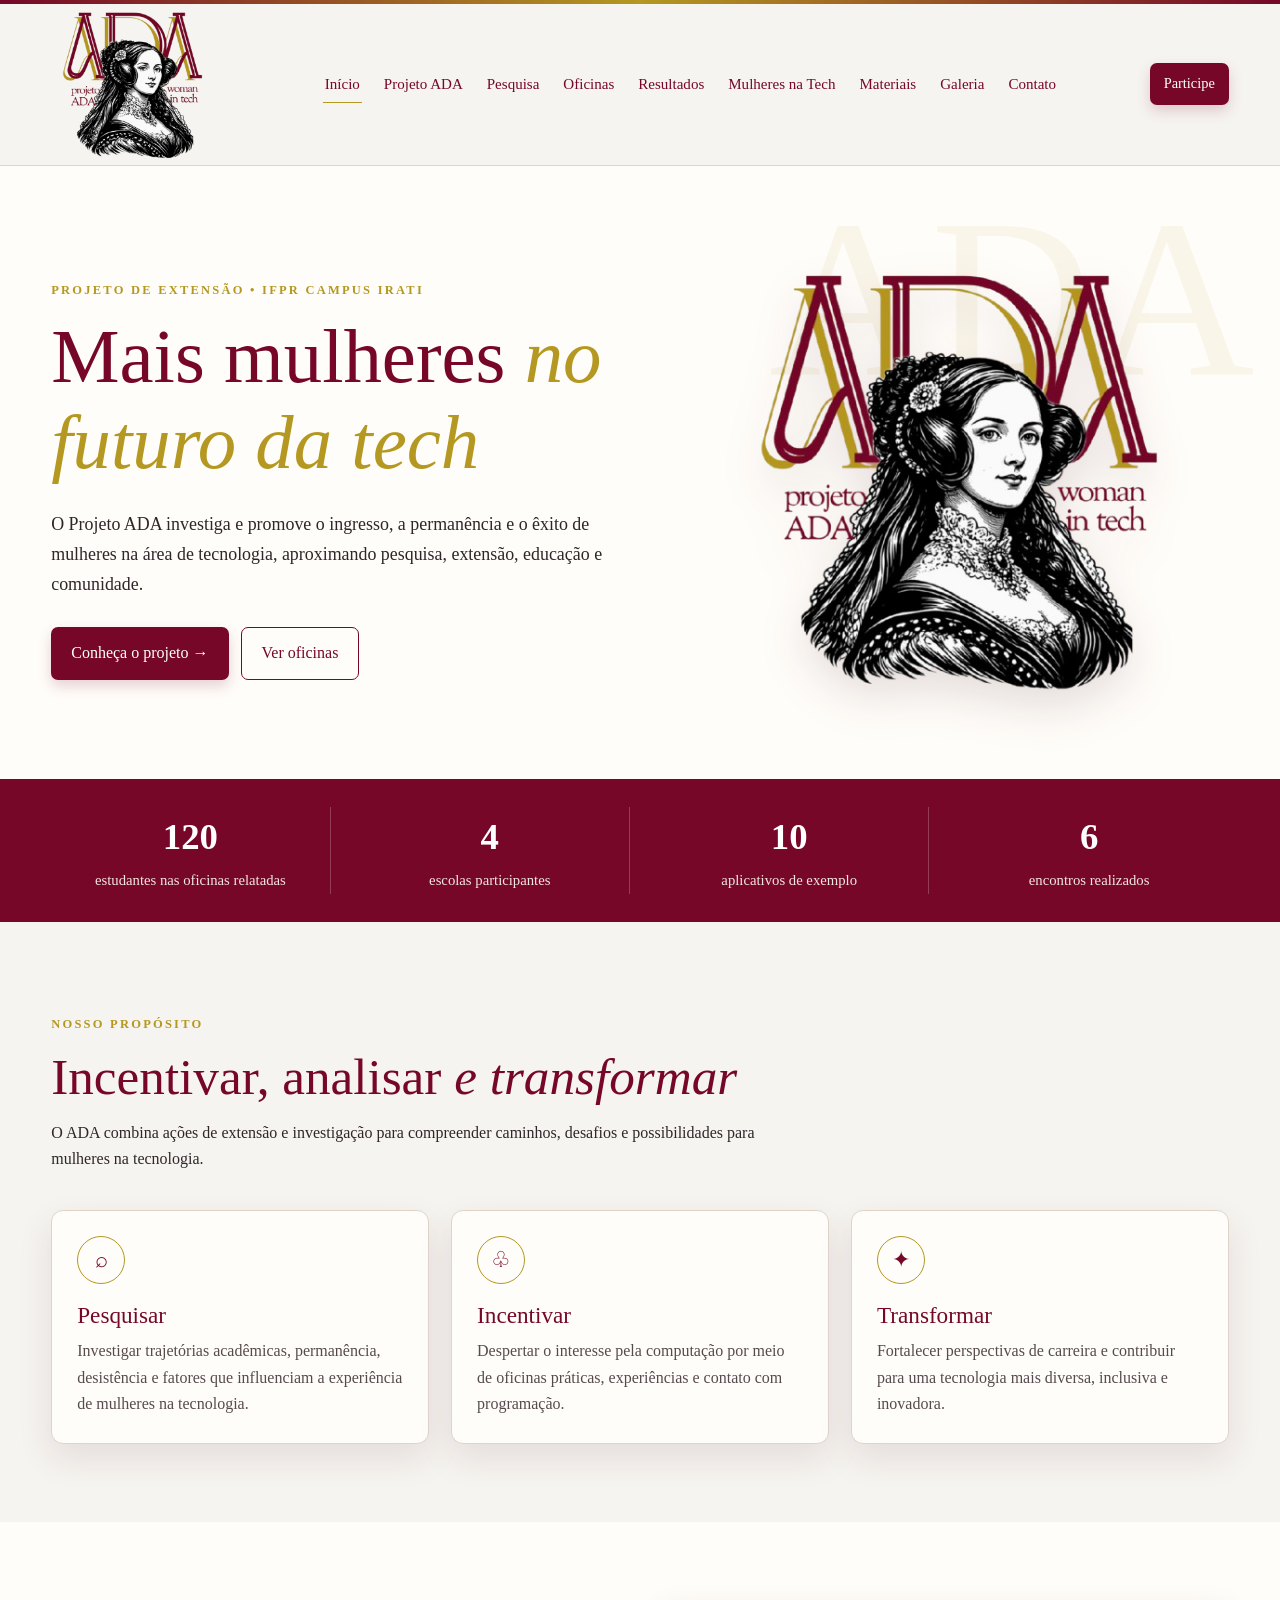
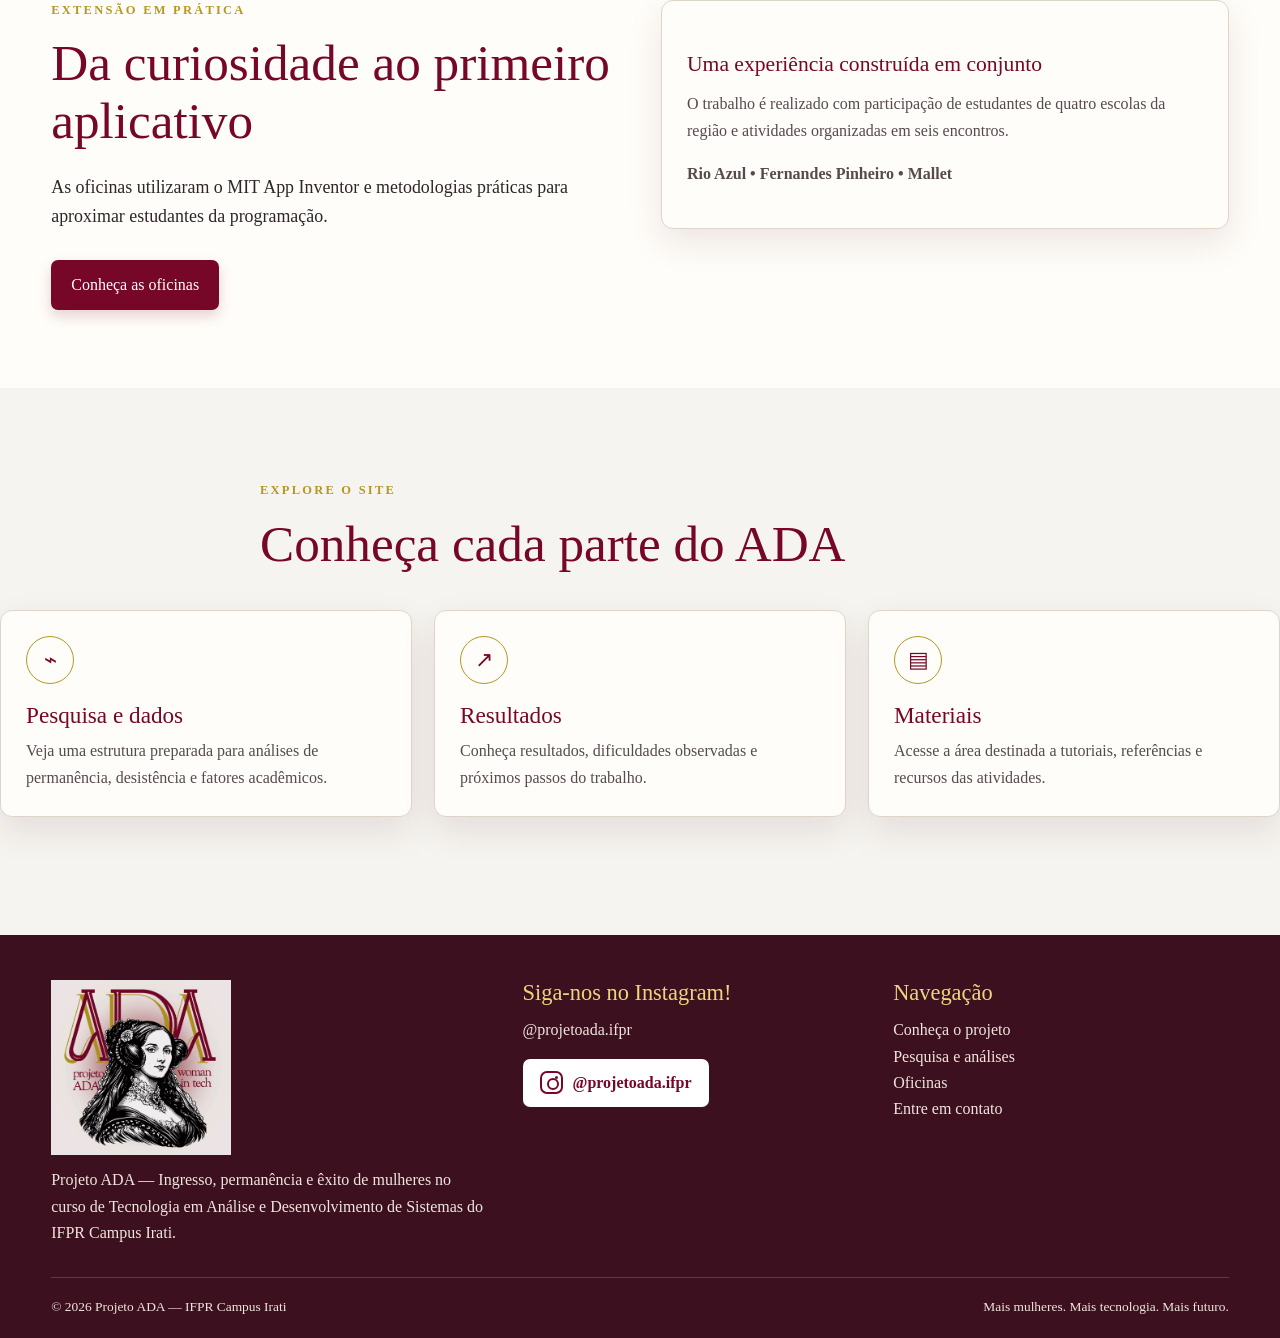
==== commit 577cfa07: "Add files via upload" ====
--- a/index.html
+++ b/index.html
@@ -88,12 +88,12 @@
     <div class="reveal">
       <p class="eyebrow">Extensão em prática</p>
       <h2>Da curiosidade ao primeiro aplicativo</h2>
-      <p class="lead">As oficinas relatadas utilizaram o MIT App Inventor e metodologias práticas para aproximar estudantes da programação.</p>
+      <p class="lead">As oficinas utilizaram o MIT App Inventor e metodologias práticas para aproximar estudantes da programação.</p>
       <a class="btn" href="oficinas.html">Conheça as oficinas</a>
     </div>
     <div class="card reveal">
       <h3>Uma experiência construída em conjunto</h3>
-      <p>O trabalho relata participação de estudantes de quatro escolas da região e atividades organizadas em seis encontros.</p>
+      <p>O trabalho é realizado com participação de estudantes de quatro escolas da região e atividades organizadas em seis encontros.</p>
       <div class="ornament">
       </div>
       <p><strong>Rio Azul • Fernandes Pinheiro • Mallet</strong></p>
--- a/css/style.css
+++ b/css/style.css
@@ -1194,3 +1194,733 @@
     font-size: 8rem;
     }
 }
+
+/* =========================================================
+Estilos complementares exclusivos dos conteúdos adicionados à página Pesquisa.
+========================================================= */
+
+.ada-research-extra{
+  margin-top: 2rem;
+  padding-top: 1.5rem;
+  border-top: 1px solid rgba(120, 120, 120, 0.22);
+}
+
+.ada-extra-heading{
+  max-width: 780px;
+  margin-bottom: 1.25rem;
+}
+
+.ada-extra-heading h2{
+  margin: 0.25rem 0 0.65rem;
+}
+
+.ada-extra-heading p:last-child {
+  margin-bottom: 0;
+}
+
+.ada-extra-grid{
+  display: grid;
+  grid-template-columns: repeat(2, minmax(0, 1fr));
+  gap: 1rem;
+  margin-top: 1rem;
+}
+
+.ada-extra-card{
+  min-width: 0;
+  padding: 1.15rem;
+  border: 1px solid rgba(120, 120, 120, 0.22);
+  border-radius: 14px;
+  background: var(--card, #fff);
+}
+
+.ada-extra-card h3{
+  margin: 0.2rem 0 0.55rem;
+}
+
+.ada-extra-card p:last-child{
+  margin-bottom: 0;
+}
+
+.ada-extra-kicker{
+  margin: 0 0 0.35rem;
+  font-size: 0.78rem;
+  font-weight: 700;
+  letter-spacing: 0.035em;
+  text-transform: uppercase;
+  opacity: 0.72;
+}
+
+.ada-extra-grid-stats{
+  grid-template-columns: repeat(2, minmax(0, 1fr));
+}
+
+.ada-stat-number{
+  display: block;
+  margin-bottom: 0.35rem;
+  font-size: clamp(1.8rem, 4vw, 2.6rem);
+  font-weight: 800;
+  line-height: 1.1;
+}
+
+.ada-source-note{
+  margin: 1rem 0 0;
+  font-size: 0.86rem;
+  line-height: 1.55;
+  opacity: 0.78;
+}
+
+.ada-extra-callout{
+  margin-top: 1rem;
+  padding: 1.15rem;
+  border-left: 4px solid var(--accent, #8a5a9e);
+  border-radius: 0 12px 12px 0;
+  background: rgba(120, 120, 120, 0.08);
+}
+
+.ada-extra-callout h3{
+  margin-top: 0;
+}
+
+.ada-extra-callout p:last-child{
+  margin-bottom: 0;
+}
+
+@media (max-width: 720px){
+  .ada-extra-grid, .ada-extra-grid-stats{
+    grid-template-columns: 1fr;
+  }
+  .ada-extra-card, .ada-extra-callout{
+    padding: 1rem;
+  }
+}
+
+/* ========================================
+   Seção: Como as oficinas foram acompanhadas
+   ======================================== */
+
+.section.alt .section-head {
+    margin-bottom: 1.5rem;
+}
+
+.section.alt .section-head .eyebrow {
+    margin-bottom: 0.5rem;
+}
+
+.section.alt .section-head h2 {
+    margin-top: 0;
+    line-height: 1.2;
+}
+
+/* Card da metodologia: usa as cores e bordas do tema principal */
+
+.section.alt .card {
+    line-height: 1.7;
+}
+
+.section.alt .card p {
+    margin-top: 0;
+    margin-bottom: 1rem;
+    line-height: 1.7;
+}
+
+.section.alt .card h3 {
+    margin-top: 1.5rem;
+    margin-bottom: 0.75rem;
+    color: var(--vinho);
+    font-size: 1.35rem;
+    line-height: 1.3;
+}
+
+.section.alt .card ul {
+    margin: 0.75rem 0 1.25rem;
+    padding-left: 1.5rem;
+}
+
+.section.alt .card li {
+    margin-bottom: 0.75rem;
+    padding-left: 0.2rem;
+    color: var(--texto-secundario);
+    line-height: 1.65;
+}
+
+.section.alt .card li:last-child {
+    margin-bottom: 0;
+}
+
+.section.alt .card li strong {
+    color: var(--vinho);
+    font-weight: 600;
+}
+
+/* Nota de contexto: destaque dourado, alinhado aos avisos do site */
+
+.section.alt .card .note {
+    margin-top: 1.25rem;
+    padding: 0.85rem 1rem;
+    border-left: 4px solid var(--dourado);
+    border-radius: 0 8px 8px 0;
+    background-color: #fbf7ed;
+    color: var(--texto-secundario);
+    line-height: 1.6;
+}
+
+/* Referência da fonte */
+
+.section.alt .card .ada-source-note {
+    margin-top: 1rem;
+    margin-bottom: 0;
+    padding-top: 0.75rem;
+    border-top: 1px solid var(--borda);
+    color: var(--texto-secundario);
+    font-size: 0.875rem;
+    line-height: 1.6;
+}
+
+/* Ajustes para telas menores */
+
+@media (max-width: 720px) {
+    .section.alt .section-head {
+        margin-bottom: 1rem;
+    }
+
+    .section.alt .card {
+        padding: 1.25rem;
+    }
+
+    .section.alt .card h3 {
+        margin-top: 1.25rem;
+        font-size: 1.2rem;
+    }
+
+    .section.alt .card ul {
+        padding-left: 1.2rem;
+    }
+
+    .section.alt .card li {
+        margin-bottom: 0.85rem;
+    }
+
+    .section.alt .card .note {
+        padding: 0.75rem;
+    }
+}
+
+/* =========================================================
+   35. MULHERES NA TECH — cards de trajetórias inspiradoras
+   ========================================================= */
+
+.women-section {
+    background:
+        radial-gradient(ellipse at 100% 0%, rgba(180, 152, 33, 0.08), transparent 34%),
+        var(--creme);
+}
+
+.women-grid {
+    display: grid;
+    grid-template-columns: repeat(3, minmax(0, 1fr));
+    gap: 24px;
+    align-items: stretch;
+}
+
+.woman-card {
+    position: relative;
+    display: flex;
+    flex-direction: column;
+    min-width: 0;
+    padding: 25px;
+    overflow: hidden;
+    background: var(--creme-claro);
+    border: 1px solid var(--borda);
+    border-radius: 14px;
+    box-shadow: 0 14px 35px rgba(71, 20, 31, 0.08);
+    transition: transform 0.25s ease, box-shadow 0.25s ease, border-color 0.25s ease;
+}
+
+.woman-card::before {
+    content: "";
+    position: absolute;
+    inset: 0 0 auto;
+    height: 4px;
+    background: linear-gradient(90deg, var(--vinho), var(--dourado));
+}
+
+.woman-card:hover {
+    transform: translateY(-5px);
+    border-color: rgba(180, 152, 33, 0.75);
+    box-shadow: 0 20px 42px rgba(71, 20, 31, 0.13);
+}
+
+.woman-card-top {
+    display: flex;
+    justify-content: space-between;
+    align-items: flex-start;
+    gap: 12px;
+    margin-bottom: 20px;
+}
+
+.woman-number {
+    color: var(--dourado);
+    font-family: var(--fonte-titulo);
+    font-size: 1.15rem;
+    font-weight: 700;
+}
+
+.woman-field {
+    max-width: 75%;
+    padding: 5px 9px;
+    border: 1px solid rgba(180, 152, 33, 0.45);
+    border-radius: 30px;
+    color: var(--vinho);
+    font-size: 0.7rem;
+    line-height: 1.4;
+    text-align: right;
+}
+
+.woman-monogram {
+    display: grid;
+    place-items: center;
+    width: 76px;
+    height: 76px;
+    margin-bottom: 18px;
+    border: 1px solid rgba(180, 152, 33, 0.65);
+    border-radius: 50%;
+    background: linear-gradient(145deg, #fffdf9, #eee5d9);
+    color: var(--vinho);
+    font-family: var(--fonte-titulo);
+    font-size: 1.8rem;
+    letter-spacing: 0.04em;
+    box-shadow: inset 0 0 0 5px rgba(180, 152, 33, 0.07);
+}
+
+.woman-card h3 {
+    margin-bottom: 5px;
+    font-size: 1.7rem;
+}
+
+.woman-role {
+    margin-bottom: 15px;
+    color: var(--dourado);
+    font-size: 0.9rem;
+    font-weight: 700;
+}
+
+.woman-bio {
+    margin-bottom: 18px;
+    color: var(--texto-secundario);
+    font-size: 0.97rem;
+    line-height: 1.7;
+}
+
+.woman-card blockquote {
+    position: relative;
+    margin-top: auto;
+    padding: 18px 17px 16px;
+    border-left: 3px solid var(--dourado);
+    border-radius: 0 8px 8px 0;
+    background: #fbf7ed;
+    color: var(--vinho-escuro);
+    font-family: var(--fonte-titulo);
+    font-size: 1.2rem;
+    font-style: italic;
+    line-height: 1.45;
+}
+
+.woman-card blockquote::before {
+    content: "“";
+    display: block;
+    margin-bottom: -9px;
+    color: var(--dourado);
+    font-family: Georgia, serif;
+    font-size: 2.5rem;
+    font-style: normal;
+    line-height: 1;
+}
+
+.woman-quote-note {
+    margin-top: 10px;
+    color: var(--texto-secundario);
+    font-size: 0.76rem;
+    line-height: 1.5;
+}
+
+.women-callout {
+    display: flex;
+    align-items: flex-start;
+    gap: 18px;
+    margin-top: 34px;
+    padding: 27px 30px;
+    border: 1px solid rgba(180, 152, 33, 0.5);
+    border-radius: 12px;
+    background: var(--creme-claro);
+}
+
+.women-callout-mark {
+    flex: 0 0 auto;
+    color: var(--dourado);
+    font-size: 1.8rem;
+    line-height: 1.2;
+}
+
+.women-callout h3 {
+    margin-bottom: 8px;
+    font-size: 1.55rem;
+}
+
+.women-callout p {
+    color: var(--texto-secundario);
+}
+
+.women-source-note {
+    margin-top: 18px;
+    color: var(--texto-secundario);
+    font-size: 0.82rem;
+    line-height: 1.6;
+}
+
+@media (max-width: 1000px) {
+    .women-grid {
+        grid-template-columns: repeat(2, minmax(0, 1fr));
+    }
+}
+
+@media (max-width: 620px) {
+    .women-grid {
+        grid-template-columns: 1fr;
+    }
+
+    .woman-card {
+        padding: 22px;
+    }
+
+    .women-callout {
+        padding: 22px;
+    }
+
+    .woman-card blockquote {
+        font-size: 1.15rem;
+    }
+}
+
+@media (prefers-reduced-motion: reduce) {
+    .woman-card {
+        transition: none;
+    }
+
+    .woman-card:hover {
+        transform: none;
+    }
+}
+
+/* ==========================================
+   MULHERES NA TECH — CARDS
+   ========================================== */
+
+.women-section {
+    background:
+        radial-gradient(
+            ellipse at 100% 0%,
+            rgba(180, 152, 33, 0.08),
+            transparent 34%
+        ),
+        var(--creme);
+}
+
+/* Grade dos cards */
+.women-grid {
+    display: grid;
+    grid-template-columns: repeat(3, minmax(0, 1fr));
+    gap: 24px;
+    align-items: stretch;
+}
+
+/* Card individual */
+.woman-card {
+    position: relative;
+    display: flex;
+    flex-direction: column;
+    min-width: 0;
+    padding: 25px;
+    overflow: hidden;
+
+    background: var(--creme-claro);
+    border: 1px solid var(--borda);
+    border-radius: 14px;
+
+    box-shadow: 0 14px 35px rgba(71, 20, 31, 0.08);
+
+    transition:
+        transform 0.25s ease,
+        box-shadow 0.25s ease,
+        border-color 0.25s ease;
+}
+
+/* Detalhe dourado no topo do card */
+.woman-card::before {
+    content: "";
+    position: absolute;
+    inset: 0 0 auto;
+    height: 4px;
+
+    background: linear-gradient(
+        90deg,
+        var(--vinho),
+        var(--dourado)
+    );
+}
+
+/* Efeito ao passar o mouse */
+.woman-card:hover {
+    transform: translateY(-5px);
+    border-color: rgba(180, 152, 33, 0.75);
+    box-shadow: 0 20px 42px rgba(71, 20, 31, 0.13);
+}
+
+/* Cabeçalho do card */
+.woman-card-top {
+    display: flex;
+    justify-content: space-between;
+    align-items: flex-start;
+    gap: 12px;
+    margin-bottom: 20px;
+}
+
+/* Número do card */
+.woman-number {
+    color: var(--dourado);
+    font-family: var(--fonte-titulo);
+    font-size: 1.15rem;
+    font-weight: 700;
+}
+
+/* Etiqueta da área de atuação */
+.woman-field {
+    max-width: 75%;
+    padding: 5px 9px;
+
+    border: 1px solid rgba(180, 152, 33, 0.45);
+    border-radius: 30px;
+
+    color: var(--vinho);
+    font-size: 0.7rem;
+    line-height: 1.4;
+    text-align: right;
+}
+
+/* Imagem e legenda */
+.woman-portrait {
+    width: 100%;
+    margin: 0 0 18px;
+    text-align: left;
+}
+
+/* Retrato circular */
+.woman-photo {
+    display: block;
+    width: 110px;
+    height: 110px;
+    margin: 0;
+
+    border: 2px solid rgba(180, 152, 33, 0.75);
+    border-radius: 50%;
+
+    object-fit: cover;
+    object-position: center 30%;
+
+    background: #eee5d9;
+    box-shadow: 0 4px 14px rgba(71, 20, 31, 0.12);
+}
+
+/* Fonte da imagem */
+.woman-portrait figcaption {
+    margin-top: 6px;
+    font-size: 0.68rem;
+    line-height: 1.3;
+}
+
+.woman-portrait figcaption a {
+    color: var(--texto-secundario);
+    text-decoration: underline;
+    text-underline-offset: 2px;
+}
+
+.woman-portrait figcaption a:hover {
+    color: var(--vinho);
+}
+
+/* Nome da personalidade */
+.woman-card h3 {
+    margin-bottom: 5px;
+    font-size: 1.7rem;
+}
+
+/* Profissão */
+.woman-role {
+    margin-bottom: 15px;
+    color: var(--dourado);
+    font-size: 0.9rem;
+    font-weight: 700;
+}
+
+/* Biografia */
+.woman-bio {
+    margin-bottom: 18px;
+    color: var(--texto-secundario);
+    font-size: 0.97rem;
+    line-height: 1.7;
+}
+
+/* Frase em destaque */
+.woman-card blockquote {
+    position: relative;
+    margin-top: auto;
+    padding: 18px 17px 16px;
+
+    border-left: 3px solid var(--dourado);
+    border-radius: 0 8px 8px 0;
+
+    background: #fbf7ed;
+    color: var(--vinho-escuro);
+
+    font-family: var(--fonte-titulo);
+    font-size: 1.2rem;
+    font-style: italic;
+    line-height: 1.45;
+}
+
+/* Aspas decorativas */
+.woman-card blockquote::before {
+    content: "“";
+    display: block;
+    margin-bottom: -9px;
+
+    color: var(--dourado);
+    font-family: Georgia, serif;
+    font-size: 2.5rem;
+    font-style: normal;
+    line-height: 1;
+}
+
+/* Observação sobre a frase */
+.woman-quote-note {
+    margin-top: 10px;
+    color: var(--texto-secundario);
+    font-size: 0.76rem;
+    line-height: 1.5;
+}
+
+/* Bloco final sobre representatividade */
+.women-callout {
+    display: flex;
+    align-items: flex-start;
+    gap: 18px;
+
+    margin-top: 34px;
+    padding: 27px 30px;
+
+    border: 1px solid rgba(180, 152, 33, 0.5);
+    border-radius: 12px;
+    background: var(--creme-claro);
+}
+
+/* Símbolo decorativo */
+.women-callout-mark {
+    flex: 0 0 auto;
+    color: var(--dourado);
+    font-size: 1.8rem;
+    line-height: 1.2;
+}
+
+/* Título do bloco final */
+.women-callout h3 {
+    margin-bottom: 8px;
+    font-size: 1.55rem;
+}
+
+/* Texto do bloco final */
+.women-callout p {
+    color: var(--texto-secundario);
+}
+
+/* Nota sobre as citações */
+.women-source-note {
+    margin-top: 18px;
+    color: var(--texto-secundario);
+    font-size: 0.82rem;
+    line-height: 1.6;
+}
+
+/* ==========================================
+   RESPONSIVIDADE
+   ========================================== */
+
+/* Tablets e telas médias */
+@media (max-width: 1000px){
+    .women-grid {
+        grid-template-columns: repeat(2, minmax(0, 1fr));
+    }
+}
+
+/* Celulares */
+@media (max-width: 620px){
+    .women-grid {
+        grid-template-columns: 1fr;
+    }
+
+    .woman-card{
+        padding: 22px;
+    }
+
+    .woman-photo{
+        width: 100px;
+        height: 100px;
+    }
+
+    .women-callout{
+        padding: 22px;
+    }
+
+    .woman-card blockquote{
+        font-size: 1.15rem;
+    }
+}
+
+/* Respeita a preferência por movimento reduzido */
+@media (prefers-reduced-motion: reduce) {
+    .woman-card{
+        transition: none;
+    }
+
+    .woman-card:hover{
+        transform: none;
+    }
+}
+
+/* QR Code do grupo de WhatsApp */
+
+.whatsapp-qr {
+    display: flex;
+    justify-content: center;
+    align-items: center;
+    margin: 20px auto;
+    padding: 12px;
+    width: fit-content;
+    background-color: #ffffff;
+    border: 1px solid #e5d9dd;
+    border-radius: 12px;
+}
+
+.whatsapp-qr img {
+    display: block;
+    width: 180px;
+    max-width: 100%;
+    height: auto;
+    object-fit: contain;
+}
+
+.qr-caption {
+    text-align: center;
+    font-size: 0.9rem;
+    opacity: 0.85;
+}
+
+
